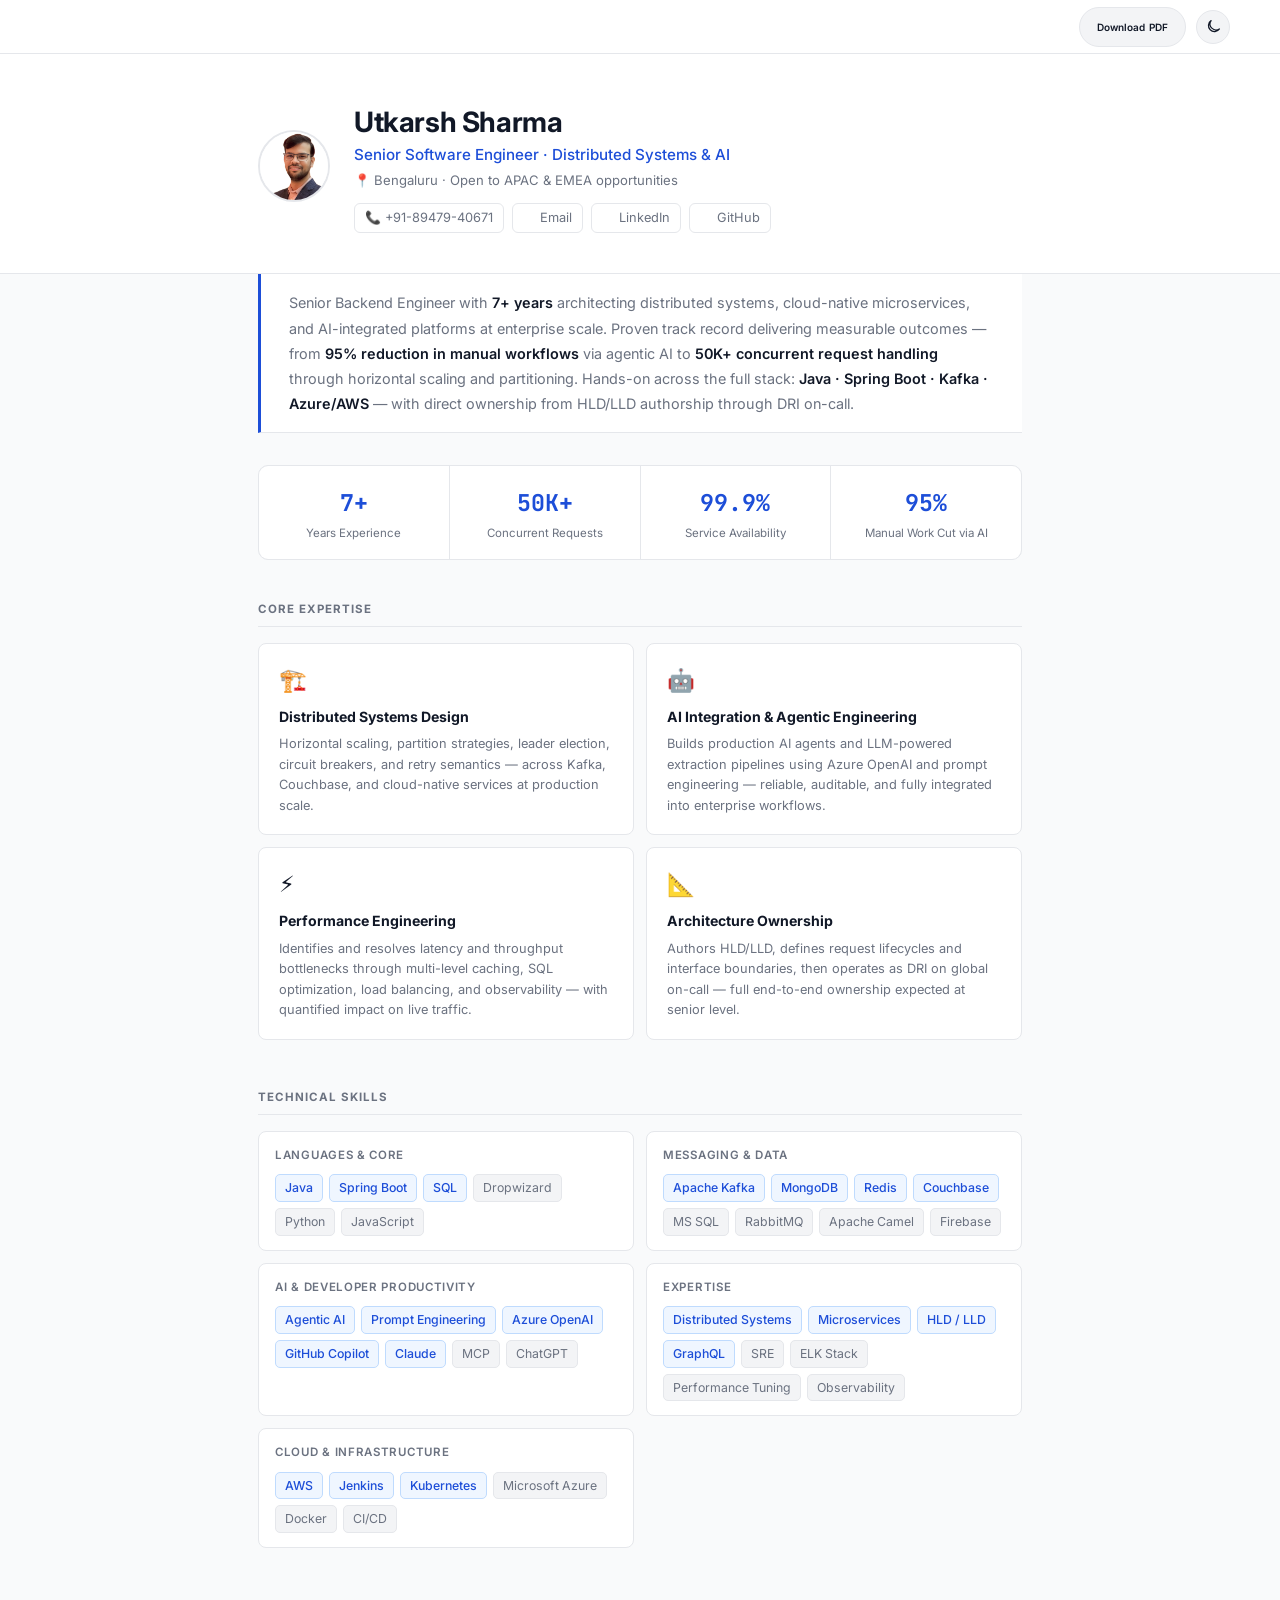
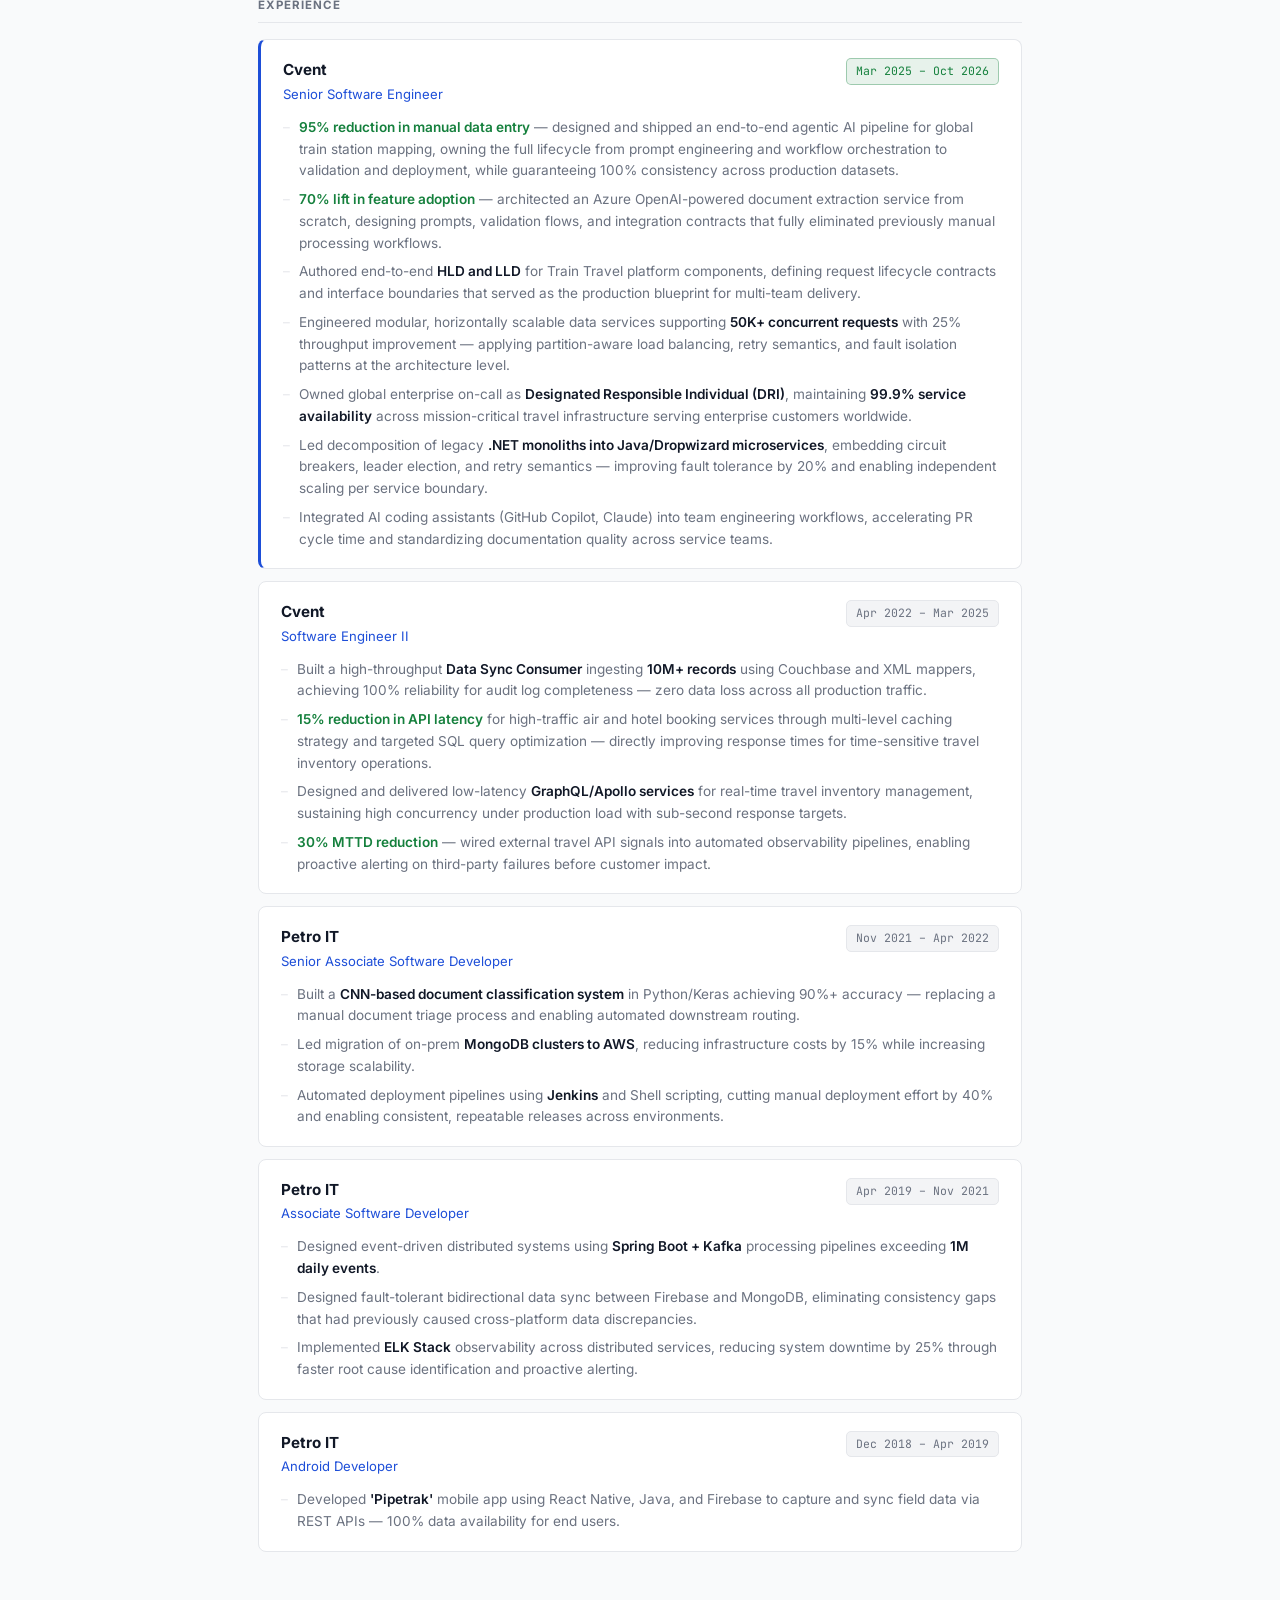
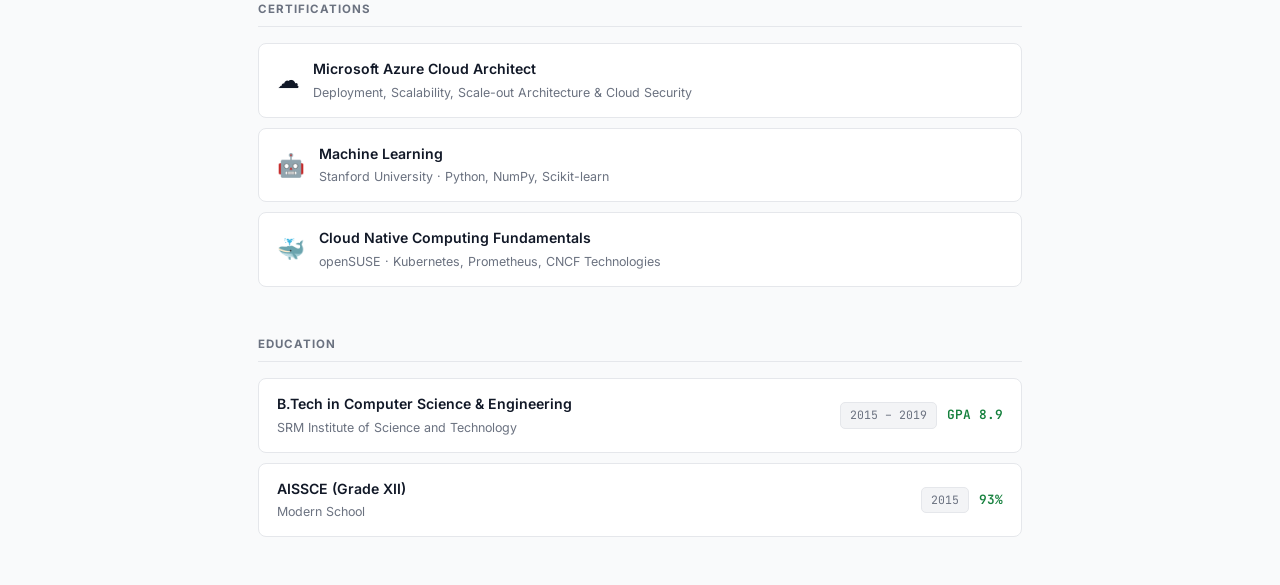
==== v1/index.html @ bcd24095 "Add files via upload" ====
<!DOCTYPE html>
<html lang="en">
<head>
  <meta charset="UTF-8" />
  <meta name="viewport" content="width=device-width, initial-scale=1.0" />
  <title>Utkarsh Sharma — Senior Software Engineer</title>
  <link rel="preconnect" href="https://fonts.googleapis.com" />
  <link rel="preconnect" href="https://fonts.gstatic.com" crossorigin />
  <link href="https://fonts.googleapis.com/css2?family=Inter:wght@300;400;500;600;700&family=JetBrains+Mono:wght@400;500&display=swap" rel="stylesheet" />
  <link rel="stylesheet" href="style.css?v=6" />
  <link rel="icon" type="image/svg+xml" href="../favicon.svg">
</head>
<body class="light">

  <a class="skip-link" href="#main">Skip to main content</a>

  <a class="skip-link" href="#main">Skip to main content</a>

  <div class="portfolio-toolbar">
    <div class="portfolio-header-actions">
      <nav class="version-switcher" aria-label="Portfolio links">
        <a class="version-option" href="index.html" aria-current="page">V1</a>
        <a class="version-option" href="../v2/index.html">V2</a>
        <a class="version-download" href="../Utkarsh_Sharma_Portfolio.pdf" download>Download PDF</a>
      </nav>
      <button class="theme-toggle" id="themeToggle" type="button" title="Toggle light and dark theme" aria-label="Toggle color theme" aria-pressed="false">
        <svg class="icon-moon" viewBox="0 0 24 24" aria-hidden="true" focusable="false"><path d="M20.4 15.4A8.5 8.5 0 0 1 8.6 3.6 8.5 8.5 0 1 0 20.4 15.4Z"/></svg>
        <svg class="icon-sun" viewBox="0 0 24 24" aria-hidden="true" focusable="false"><circle cx="12" cy="12" r="4"/><path d="M12 2v2m0 16v2M4.93 4.93l1.42 1.42m11.3 11.3 1.42 1.42M2 12h2m16 0h2M4.93 19.07l-1.42-1.42m11.3-11.3 1.42-1.42"/></svg>
      </button>
    </div>
  </div>

  <!-- Hero -->
  <header class="hero">
    <div class="container">
      <div class="hero-inner">
        <div class="avatar-wrap">
          <img class="avatar" src="../profile.png" alt="Utkarsh Sharma" />
        </div>
        <div class="hero-text">
          <h1>Utkarsh Sharma</h1>
          <p class="title">Senior Software Engineer · Distributed Systems &amp; AI</p>
          <p class="location">📍 Bengaluru · Open to APAC &amp; EMEA opportunities</p>
          <div class="contact-links">
            <a href="tel:+918947940671">📞 +91-89479-40671</a>
            <a href="mailto:utkarsh.sharma26@hotmail.com">
              <img src="https://www.google.com/s2/favicons?domain=outlook.com&sz=16" alt="" width="13" height="13" class="contact-icon" />Email
            </a>
            <a href="https://www.linkedin.com/in/utkarshsharma26" target="_blank" rel="noopener noreferrer" rel="noopener noreferrer">
              <img src="https://www.linkedin.com/favicon.ico" alt="" width="13" height="13" class="contact-icon" />LinkedIn
            </a>
            <a href="https://github.com/utkarshsharma26" target="_blank" rel="noopener noreferrer" rel="noopener noreferrer">
              <img src="https://github.com/favicon.ico" alt="" width="13" height="13" class="contact-icon" />GitHub
            </a>
          </div>
        </div>
      </div>
    </div>
  </header>

  <main class="container" id="main">

    <!-- Summary -->
    <div class="summary">
      Senior Backend Engineer with <strong>7+ years</strong> architecting distributed systems, cloud-native microservices, and AI-integrated platforms at enterprise scale. Proven track record delivering measurable outcomes — from <strong>95% reduction in manual workflows</strong> via agentic AI to <strong>50K+ concurrent request handling</strong> through horizontal scaling and partitioning. Hands-on across the full stack: <strong>Java · Spring Boot · Kafka · Azure/AWS</strong> — with direct ownership from HLD/LLD authorship through DRI on-call.
    </div>

    <!-- Stats -->
    <section class="stats-bar">
      <div class="stat">
        <span class="stat-num">7+</span>
        <span class="stat-label">Years Experience</span>
      </div>
      <div class="stat">
        <span class="stat-num">50K+</span>
        <span class="stat-label">Concurrent Requests</span>
      </div>
      <div class="stat">
        <span class="stat-num">99.9%</span>
        <span class="stat-label">Service Availability</span>
      </div>
      <div class="stat">
        <span class="stat-num">95%</span>
        <span class="stat-label">Manual Work Cut via AI</span>
      </div>
    </section>

    <!-- Core Expertise Pillars -->
    <section class="section">
      <h2 class="section-title">Core Expertise</h2>
      <div class="pillars">
        <div class="pillar">
          <div class="pillar-icon">🏗️</div>
          <h3>Distributed Systems Design</h3>
          <p>Horizontal scaling, partition strategies, leader election, circuit breakers, and retry semantics — across Kafka, Couchbase, and cloud-native services at production scale.</p>
        </div>
        <div class="pillar">
          <div class="pillar-icon">🤖</div>
          <h3>AI Integration &amp; Agentic Engineering</h3>
          <p>Builds production AI agents and LLM-powered extraction pipelines using Azure OpenAI and prompt engineering — reliable, auditable, and fully integrated into enterprise workflows.</p>
        </div>
        <div class="pillar">
          <div class="pillar-icon">⚡</div>
          <h3>Performance Engineering</h3>
          <p>Identifies and resolves latency and throughput bottlenecks through multi-level caching, SQL optimization, load balancing, and observability — with quantified impact on live traffic.</p>
        </div>
        <div class="pillar">
          <div class="pillar-icon">📐</div>
          <h3>Architecture Ownership</h3>
          <p>Authors HLD/LLD, defines request lifecycles and interface boundaries, then operates as DRI on global on-call — full end-to-end ownership expected at senior level.</p>
        </div>
      </div>
    </section>

    <!-- Skills -->
    <section class="section">
      <h2 class="section-title">Technical Skills</h2>
      <div class="skills-grid">

        <div class="skill-group">
          <h3>Languages &amp; Core</h3>
          <div class="tags">
            <span class="tag star">Java</span>
            <span class="tag star">Spring Boot</span>
            <span class="tag star">SQL</span>
            <span class="tag">Dropwizard</span>
            <span class="tag">Python</span>
            <span class="tag">JavaScript</span>
          </div>
        </div>

        <div class="skill-group">
          <h3>Messaging &amp; Data</h3>
          <div class="tags">
            <span class="tag star">Apache Kafka</span>
            <span class="tag star">MongoDB</span>
            <span class="tag star">Redis</span>
            <span class="tag star">Couchbase</span>
            <span class="tag">MS SQL</span>
            <span class="tag">RabbitMQ</span>
            <span class="tag">Apache Camel</span>
            <span class="tag">Firebase</span>
          </div>
        </div>

        <div class="skill-group">
          <h3>AI &amp; Developer Productivity</h3>
          <div class="tags">
            <span class="tag star">Agentic AI</span>
            <span class="tag star">Prompt Engineering</span>
            <span class="tag star">Azure OpenAI</span>
            <span class="tag star">GitHub Copilot</span>
            <span class="tag star">Claude</span>
            <span class="tag">MCP</span>
            <span class="tag">ChatGPT</span>
          </div>
        </div>

        <div class="skill-group">
          <h3>Expertise</h3>
          <div class="tags">
            <span class="tag star">Distributed Systems</span>
            <span class="tag star">Microservices</span>
            <span class="tag star">HLD / LLD</span>
            <span class="tag star">GraphQL</span>
            <span class="tag">SRE</span>
            <span class="tag">ELK Stack</span>
            <span class="tag">Performance Tuning</span>
            <span class="tag">Observability</span>
          </div>
        </div>

        <div class="skill-group">
          <h3>Cloud &amp; Infrastructure</h3>
          <div class="tags">
            <span class="tag star">AWS</span>
            <span class="tag star">Jenkins</span>
            <span class="tag star">Kubernetes</span>
            <span class="tag">Microsoft Azure</span>
            <span class="tag">Docker</span>
            <span class="tag">CI/CD</span>
          </div>
        </div>

      </div>
    </section>

    <!-- Experience -->
    <section class="section">
      <h2 class="section-title">Experience</h2>
      <div class="timeline">

        <!-- Cvent SSE -->
        <div class="timeline-item">
          <div class="timeline-header">
            <div>
              <h3 class="company">Cvent</h3>
              <p class="role">Senior Software Engineer</p>
            </div>
            <span class="badge badge-green">Mar 2025 – Oct 2026</span>
          </div>
          <ul class="achievements">
            <li>
              <span class="highlight">95% reduction in manual data entry</span> — designed and shipped an end-to-end agentic AI pipeline for global train station mapping, owning the full lifecycle from prompt engineering and workflow orchestration to validation and deployment, while guaranteeing 100% consistency across production datasets.
            </li>
            <li>
              <span class="highlight">70% lift in feature adoption</span> — architected an Azure OpenAI-powered document extraction service from scratch, designing prompts, validation flows, and integration contracts that fully eliminated previously manual processing workflows.
            </li>
            <li>
              Authored end-to-end <strong>HLD and LLD</strong> for Train Travel platform components, defining request lifecycle contracts and interface boundaries that served as the production blueprint for multi-team delivery.
            </li>
            <li>
              Engineered modular, horizontally scalable data services supporting <strong>50K+ concurrent requests</strong> with 25% throughput improvement — applying partition-aware load balancing, retry semantics, and fault isolation patterns at the architecture level.
            </li>
            <li>
              Owned global enterprise on-call as <strong>Designated Responsible Individual (DRI)</strong>, maintaining <strong>99.9% service availability</strong> across mission-critical travel infrastructure serving enterprise customers worldwide.
            </li>
            <li>
              Led decomposition of legacy <strong>.NET monoliths into Java/Dropwizard microservices</strong>, embedding circuit breakers, leader election, and retry semantics — improving fault tolerance by 20% and enabling independent scaling per service boundary.
            </li>
            <li>
              Integrated AI coding assistants (GitHub Copilot, Claude) into team engineering workflows, accelerating PR cycle time and standardizing documentation quality across service teams.
            </li>
          </ul>
        </div>

        <!-- Cvent SWE II -->
        <div class="timeline-item">
          <div class="timeline-header">
            <div>
              <h3 class="company">Cvent</h3>
              <p class="role">Software Engineer II</p>
            </div>
            <span class="badge">Apr 2022 – Mar 2025</span>
          </div>
          <ul class="achievements">
            <li>
              Built a high-throughput <strong>Data Sync Consumer</strong> ingesting <strong>10M+ records</strong> using Couchbase and XML mappers, achieving 100% reliability for audit log completeness — zero data loss across all production traffic.
            </li>
            <li>
              <span class="highlight">15% reduction in API latency</span> for high-traffic air and hotel booking services through multi-level caching strategy and targeted SQL query optimization — directly improving response times for time-sensitive travel inventory operations.
            </li>
            <li>
              Designed and delivered low-latency <strong>GraphQL/Apollo services</strong> for real-time travel inventory management, sustaining high concurrency under production load with sub-second response targets.
            </li>
            <li>
              <span class="highlight">30% MTTD reduction</span> — wired external travel API signals into automated observability pipelines, enabling proactive alerting on third-party failures before customer impact.
            </li>
          </ul>
        </div>

        <!-- Petro IT Senior -->
        <div class="timeline-item">
          <div class="timeline-header">
            <div>
              <h3 class="company">Petro IT</h3>
              <p class="role">Senior Associate Software Developer</p>
            </div>
            <span class="badge">Nov 2021 – Apr 2022</span>
          </div>
          <ul class="achievements">
            <li>
              Built a <strong>CNN-based document classification system</strong> in Python/Keras achieving 90%+ accuracy — replacing a manual document triage process and enabling automated downstream routing.
            </li>
            <li>
              Led migration of on-prem <strong>MongoDB clusters to AWS</strong>, reducing infrastructure costs by 15% while increasing storage scalability.
            </li>
            <li>
              Automated deployment pipelines using <strong>Jenkins</strong> and Shell scripting, cutting manual deployment effort by 40% and enabling consistent, repeatable releases across environments.
            </li>
          </ul>
        </div>

        <!-- Petro IT Associate -->
        <div class="timeline-item">
          <div class="timeline-header">
            <div>
              <h3 class="company">Petro IT</h3>
              <p class="role">Associate Software Developer</p>
            </div>
            <span class="badge">Apr 2019 – Nov 2021</span>
          </div>
          <ul class="achievements">
            <li>
              Designed event-driven distributed systems using <strong>Spring Boot + Kafka</strong> processing pipelines exceeding <strong>1M daily events</strong>.
            </li>
            <li>
              Designed fault-tolerant bidirectional data sync between Firebase and MongoDB, eliminating consistency gaps that had previously caused cross-platform data discrepancies.
            </li>
            <li>
              Implemented <strong>ELK Stack</strong> observability across distributed services, reducing system downtime by 25% through faster root cause identification and proactive alerting.
            </li>
          </ul>
        </div>

        <!-- Petro IT Android -->
        <div class="timeline-item">
          <div class="timeline-header">
            <div>
              <h3 class="company">Petro IT</h3>
              <p class="role">Android Developer</p>
            </div>
            <span class="badge">Dec 2018 – Apr 2019</span>
          </div>
          <ul class="achievements">
            <li>
              Developed <strong>'Pipetrak'</strong> mobile app using React Native, Java, and Firebase to capture and sync field data via REST APIs — 100% data availability for end users.
            </li>
          </ul>
        </div>

      </div>
    </section>

    <!-- Certifications -->
    <section class="section">
      <h2 class="section-title">Certifications</h2>
      <div class="cert-grid">
        <div class="cert-card">
          <div class="cert-icon">☁️</div>
          <div>
            <h3>Microsoft Azure Cloud Architect</h3>
            <p>Deployment, Scalability, Scale-out Architecture &amp; Cloud Security</p>
          </div>
        </div>
        <div class="cert-card">
          <div class="cert-icon">🤖</div>
          <div>
            <h3>Machine Learning</h3>
            <p>Stanford University · Python, NumPy, Scikit-learn</p>
          </div>
        </div>
        <div class="cert-card">
          <div class="cert-icon">🐳</div>
          <div>
            <h3>Cloud Native Computing Fundamentals</h3>
            <p>openSUSE · Kubernetes, Prometheus, CNCF Technologies</p>
          </div>
        </div>
      </div>
    </section>

    <!-- Education -->
    <section class="section">
      <h2 class="section-title">Education</h2>
      <div class="edu-grid">
        <div class="edu-card">
          <div class="edu-info">
            <h3>B.Tech in Computer Science &amp; Engineering</h3>
            <p>SRM Institute of Science and Technology</p>
          </div>
          <div class="edu-meta">
            <span class="badge">2015 – 2019</span>
            <span class="gpa">GPA 8.9</span>
          </div>
        </div>
        <div class="edu-card">
          <div class="edu-info">
            <h3>AISSCE (Grade XII)</h3>
            <p>Modern School</p>
          </div>
          <div class="edu-meta">
            <span class="badge">2015</span>
            <span class="gpa">93%</span>
          </div>
        </div>
      </div>
    </section>

  </main>

<script>
    const btn = document.getElementById('themeToggle');
    const saved = localStorage.getItem('theme');
    if (saved) document.body.className = saved;
    btn.setAttribute('aria-pressed', document.body.classList.contains('dark') ? 'true' : 'false');
    btn.addEventListener('click', () => {
      const next = document.body.classList.contains('light') ? 'dark' : 'light';
      document.body.className = next;
      localStorage.setItem('theme', next);
      btn.setAttribute('aria-pressed', next === 'dark' ? 'true' : 'false');
    });
  </script>
</body>
</html>
---- v1/style.css ----
*, *::before, *::after { box-sizing: border-box; margin: 0; padding: 0; }

/* ── Light theme (default) ── */
:root,
body.light {
  --bg: #f9fafb;
  --surface: #ffffff;
  --surface2: #f3f4f6;
  --border: #e5e7eb;
  --text: #111827;
  --text-muted: #6b7280;
  --accent: #1d4ed8;
  --accent-green: #15803d;
  --ai-color: #7c3aed;
  --hero-bg: #ffffff;
  --summary-border: #1d4ed8;
  --toggle-bg: #f3f4f6;
  --toggle-border: #e5e7eb;
  --star-bg: #eff6ff;
  --star-border: #bfdbfe;
  --star-text: #1d4ed8;
}

/* ── Dark theme ── */
body.dark {
  --bg: #0f1117;
  --surface: #1a1f2e;
  --surface2: #232838;
  --border: #2d3348;
  --text: #f1f5f9;
  --text-muted: #94a3b8;
  --accent: #60a5fa;
  --accent-green: #4ade80;
  --ai-color: #a78bfa;
  --hero-bg: #1a1f2e;
  --summary-border: #60a5fa;
  --toggle-bg: #232838;
  --toggle-border: #2d3348;
  --star-bg: #1e3a5f;
  --star-border: #2563eb;
  --star-text: #93c5fd;
}

html { scroll-behavior: smooth; }

body {
  font-family: 'Inter', system-ui, sans-serif;
  background: var(--bg);
  color: var(--text);
  line-height: 1.6;
  font-size: 15px;
  transition: background 0.2s, color 0.2s;
}

/* ── Theme toggle ── */
.theme-toggle {
  position: fixed;
  top: 18px; right: 24px;
  z-index: 100;
  background: var(--toggle-bg);
  border: 1px solid var(--toggle-border);
  border-radius: 8px;
  padding: 6px 12px;
  cursor: pointer;
  font-size: 0.85rem;
  color: var(--text-muted);
  display: flex;
  align-items: center;
  gap: 5px;
  transition: background 0.2s, border-color 0.2s;
}
.theme-toggle:hover { border-color: var(--accent); color: var(--accent); }

body.light .icon-sun  { display: none; }
body.light .icon-moon { display: inline; }
body.dark  .icon-moon { display: none; }
body.dark  .icon-sun  { display: inline; }

/* ── Layout ── */
.container {
  max-width: 820px;
  margin: 0 auto;
  padding: 0 28px;
}

/* ── Hero ── */
.hero {
  background: var(--hero-bg);
  border-bottom: 1px solid var(--border);
  padding: 52px 0 40px;
  transition: background 0.2s;
}

.hero-inner {
  display: flex;
  align-items: center;
  gap: 24px;
}

.avatar-wrap { position: relative; flex-shrink: 0; }

.avatar {
  width: 72px; height: 72px;
  border-radius: 50%;
  object-fit: cover;
  border: 2px solid var(--border);
}


.hero-text h1 {
  font-size: 1.75rem;
  font-weight: 700;
  letter-spacing: -0.4px;
  line-height: 1.2;
  color: var(--text);
}

.hero-text .title {
  color: var(--accent);
  font-size: 0.95rem;
  font-weight: 500;
  margin-top: 3px;
}

.hero-text .location {
  color: var(--text-muted);
  font-size: 0.82rem;
  margin-top: 3px;
}

.contact-links {
  display: flex;
  flex-wrap: wrap;
  gap: 8px;
  margin-top: 12px;
}

.contact-links a {
  color: var(--text-muted);
  text-decoration: none;
  font-size: 0.8rem;
  padding: 4px 10px;
  border: 1px solid var(--border);
  border-radius: 6px;
  transition: color 0.15s, border-color 0.15s;
}
.contact-links a:hover { color: var(--accent); border-color: var(--accent); }

.contact-icon {
  vertical-align: middle;
  margin-right: 4px;
  position: relative;
  top: -1px;
}

/* ── Summary — aligned with main content ── */
.summary {
  margin: 0 auto;
  max-width: 820px;
  padding: 16px 28px;
  font-size: 0.9rem;
  color: var(--text-muted);
  line-height: 1.75;
  border-left: 3px solid var(--summary-border);
  background: var(--surface);
  border-bottom: 1px solid var(--border);
}
.summary strong { color: var(--text); font-weight: 600; }

/* ── Stats bar ── */
.stats-bar {
  display: grid;
  grid-template-columns: repeat(4, 1fr);
  border: 1px solid var(--border);
  border-radius: 10px;
  overflow: hidden;
  margin: 32px 0 40px;
  background: var(--border);
  gap: 1px;
}

.stat {
  background: var(--surface);
  padding: 18px 16px;
  text-align: center;
}

.stat-num {
  display: block;
  font-size: 1.45rem;
  font-weight: 700;
  color: var(--accent);
  font-family: 'JetBrains Mono', monospace;
}

.stat-label {
  display: block;
  font-size: 0.72rem;
  color: var(--text-muted);
  margin-top: 3px;
  line-height: 1.4;
}

/* ── Section ── */
.section { margin-bottom: 48px; }

.section-title {
  font-size: 0.72rem;
  font-weight: 700;
  letter-spacing: 1px;
  text-transform: uppercase;
  color: var(--text-muted);
  margin-bottom: 16px;
  padding-bottom: 8px;
  border-bottom: 1px solid var(--border);
}

/* ── Core Expertise Pillars ── */
.pillars {
  display: grid;
  grid-template-columns: 1fr 1fr;
  gap: 12px;
}

.pillar {
  background: var(--surface);
  border: 1px solid var(--border);
  border-radius: 8px;
  padding: 18px 20px;
}

.pillar-icon {
  font-size: 1.4rem;
  margin-bottom: 8px;
}

.pillar h3 {
  font-size: 0.88rem;
  font-weight: 700;
  color: var(--text);
  margin-bottom: 6px;
}

.pillar p {
  font-size: 0.8rem;
  color: var(--text-muted);
  line-height: 1.6;
}

/* ── Skills ── */
.skills-grid {
  display: grid;
  grid-template-columns: 1fr 1fr;
  gap: 12px;
}

.skill-group {
  background: var(--surface);
  border: 1px solid var(--border);
  border-radius: 8px;
  padding: 14px 16px;
}

.skill-group h3 {
  font-size: 0.72rem;
  font-weight: 600;
  text-transform: uppercase;
  letter-spacing: 0.7px;
  color: var(--text-muted);
  margin-bottom: 10px;
}

.tags { display: flex; flex-wrap: wrap; gap: 6px; }

.tag {
  font-size: 0.77rem;
  padding: 3px 9px;
  border-radius: 5px;
  background: var(--surface2);
  border: 1px solid var(--border);
  color: var(--text-muted);
}

/* Highlighted / key skills */
.tag.star {
  background: var(--star-bg);
  border-color: var(--star-border);
  color: var(--star-text);
  font-weight: 500;
}

/* ── Timeline ── */
.timeline { display: flex; flex-direction: column; gap: 12px; }

.timeline-item {
  background: var(--surface);
  border: 1px solid var(--border);
  border-radius: 8px;
  padding: 18px 22px;
  position: relative;
}

.timeline-item:first-child {
  border-left: 3px solid var(--accent);
}

.timeline-header {
  display: flex;
  justify-content: space-between;
  align-items: flex-start;
  margin-bottom: 12px;
  flex-wrap: wrap;
  gap: 6px;
}

.company {
  font-size: 0.95rem;
  font-weight: 700;
  color: var(--text);
}

.role {
  font-size: 0.82rem;
  color: var(--accent);
  margin-top: 1px;
}

.badge {
  font-size: 0.72rem;
  padding: 3px 9px;
  border-radius: 5px;
  background: var(--surface2);
  border: 1px solid var(--border);
  color: var(--text-muted);
  white-space: nowrap;
  font-family: 'JetBrains Mono', monospace;
}

.badge.badge-green {
  background: color-mix(in srgb, var(--accent-green) 10%, transparent);
  border-color: color-mix(in srgb, var(--accent-green) 35%, transparent);
  color: var(--accent-green);
}

.achievements {
  list-style: none;
  display: flex;
  flex-direction: column;
  gap: 7px;
}

.achievements li {
  font-size: 0.85rem;
  color: var(--text-muted);
  padding-left: 16px;
  position: relative;
  line-height: 1.6;
}

.achievements li::before {
  content: '–';
  position: absolute;
  left: 0;
  color: var(--border);
}

.achievements li strong { color: var(--text); font-weight: 600; }

.highlight { color: var(--accent-green); font-weight: 600; }

/* ── Certifications ── */
.cert-grid { display: flex; flex-direction: column; gap: 10px; }

.cert-card {
  display: flex;
  align-items: center;
  gap: 14px;
  background: var(--surface);
  border: 1px solid var(--border);
  border-radius: 8px;
  padding: 14px 18px;
}

.cert-icon { font-size: 1.4rem; flex-shrink: 0; }

.cert-card h3 { font-size: 0.88rem; font-weight: 600; color: var(--text); }
.cert-card p  { font-size: 0.78rem; color: var(--text-muted); margin-top: 2px; }

/* ── Education ── */
.edu-grid { display: flex; flex-direction: column; gap: 10px; }

.edu-card {
  display: flex;
  align-items: center;
  justify-content: space-between;
  background: var(--surface);
  border: 1px solid var(--border);
  border-radius: 8px;
  padding: 14px 18px;
  flex-wrap: wrap;
  gap: 8px;
}

.edu-info h3 { font-size: 0.88rem; font-weight: 600; }
.edu-info p  { font-size: 0.78rem; color: var(--text-muted); margin-top: 2px; }

.edu-meta { display: flex; align-items: center; gap: 10px; }

.gpa {
  font-size: 0.8rem;
  font-weight: 600;
  color: var(--accent-green);
  font-family: 'JetBrains Mono', monospace;
}

/* ── Footer ── */
footer {
  border-top: 1px solid var(--border);
  padding: 20px 0;
  text-align: center;
  color: var(--text-muted);
  font-size: 0.78rem;
}
footer a { color: var(--accent); text-decoration: none; }
footer a:hover { text-decoration: underline; }

/* ── Responsive ── */
@media (max-width: 600px) {
  .theme-toggle { top: 12px; right: 14px; }
  .hero { padding: 36px 0 28px; }
  .hero-inner { flex-direction: column; align-items: flex-start; gap: 14px; }
  .hero-text h1 { font-size: 1.4rem; }
  .summary { padding: 14px 20px; }
  .stats-bar { grid-template-columns: repeat(2, 1fr); }
  .pillars { grid-template-columns: 1fr; }
  .skills-grid { grid-template-columns: 1fr; }
  .timeline-header { flex-direction: column; }
  .edu-card { flex-direction: column; align-items: flex-start; }
}

html{scroll-padding-top:60px}
.skip-link{position:absolute;left:-9999px;top:8px;z-index:200;padding:8px 12px;background:var(--surface);color:var(--text);border:1px solid var(--border);border-radius:4px;text-decoration:none}
.skip-link:focus{left:12px;outline:3px solid var(--accent);outline-offset:3px}
a:focus-visible,button:focus-visible{outline:3px solid var(--accent);outline-offset:3px}
.portfolio-toolbar{position:sticky;top:0;z-index:100;height:54px;display:flex;align-items:center;justify-content:flex-end;gap:16px;padding:5px max(22px,calc((100vw - 1180px)/2));background:var(--surface);border-bottom:1px solid var(--border)}
.portfolio-header-actions{display:flex;align-items:center;gap:10px}
nav.version-switcher{display:flex;align-items:center;flex:none;gap:3px;margin:0;padding:4px;border:1px solid var(--border);border-radius:999px;background:var(--surface2);white-space:nowrap}
nav.version-switcher a{display:inline-flex;align-items:center;justify-content:center;min-height:30px;padding:0 12px;border:1px solid transparent;border-radius:999px;font:600 10px Inter,'Segoe UI',Arial,sans-serif;letter-spacing:.01em;color:var(--text-muted);text-decoration:none;transition:background-color .16s ease,color .16s ease,border-color .16s ease}
nav.version-switcher a[aria-current=page]{background:var(--surface);color:var(--text);border-color:var(--border);box-shadow:0 1px 3px rgba(15,23,42,.14)}
nav.version-switcher a.version-download{margin:0;padding-inline:12px;color:var(--text)}
nav.version-switcher a:hover{background:var(--surface);color:var(--accent)}
nav.version-switcher a.version-option{display:none}
nav.version-switcher a:focus-visible,.portfolio-toolbar .theme-toggle:focus-visible{outline:3px solid var(--accent);outline-offset:3px}
.portfolio-toolbar .theme-toggle{position:static;display:grid;place-items:center;flex:none;width:34px;height:34px;margin:0;padding:0;border:1px solid var(--border);border-radius:50%;background:var(--surface2);color:var(--text);cursor:pointer;transform:none}
.portfolio-toolbar .theme-toggle:hover{background:var(--bg);border-color:var(--accent)}
.portfolio-toolbar .theme-toggle svg{width:17px;height:17px;fill:none;stroke:currentColor;stroke-width:1.7;stroke-linecap:round;stroke-linejoin:round}
body.light .portfolio-toolbar .icon-sun{display:none}
body.dark .portfolio-toolbar .icon-moon{display:none}
@media(max-width:650px){.portfolio-toolbar{height:auto;min-height:54px;flex-wrap:wrap;gap:5px 12px;padding:6px 16px}.portfolio-header-actions{flex:1 0 100%;justify-content:space-between}.portfolio-toolbar nav.version-switcher{gap:2px;padding:3px}.portfolio-toolbar nav.version-switcher a{min-height:28px;padding-inline:10px;font-size:9px}.portfolio-toolbar nav.version-switcher a.version-download{padding-inline:10px}.portfolio-toolbar .theme-toggle{width:30px;height:30px}.portfolio-toolbar .theme-toggle svg{width:16px;height:16px}}
@media(max-width:360px){.portfolio-toolbar nav.version-switcher a{padding-inline:7px}.portfolio-toolbar nav.version-switcher a.version-download{padding-inline:9px}}
@media(prefers-reduced-motion:reduce){html{scroll-behavior:auto}*,*::before,*::after{transition-duration:.01ms!important;animation-duration:.01ms!important}}

html{scroll-padding-top:60px}
.skip-link{position:absolute;left:-9999px;top:8px;z-index:200;padding:8px 12px;background:var(--surface);color:var(--text);border:1px solid var(--border);border-radius:4px;text-decoration:none}
.skip-link:focus{left:12px;outline:3px solid var(--accent);outline-offset:3px}
a:focus-visible,button:focus-visible{outline:3px solid var(--accent);outline-offset:3px}
.portfolio-toolbar{position:sticky;top:0;z-index:100;height:54px;display:flex;align-items:center;justify-content:flex-end;gap:16px;padding:5px max(22px,calc((100vw - 1180px)/2));background:var(--surface);border-bottom:1px solid var(--border)}
.portfolio-header-actions{display:flex;align-items:center;gap:10px}
nav.version-switcher{display:flex;align-items:center;flex:none;gap:3px;margin:0;padding:4px;border:1px solid var(--border);border-radius:999px;background:var(--surface2);white-space:nowrap}
nav.version-switcher a{display:inline-flex;align-items:center;justify-content:center;min-height:30px;padding:0 12px;border:1px solid transparent;border-radius:999px;font:600 10px Inter,'Segoe UI',Arial,sans-serif;letter-spacing:.01em;color:var(--text-muted);text-decoration:none;transition:background-color .16s ease,color .16s ease,border-color .16s ease}
nav.version-switcher a[aria-current=page]{background:var(--surface);color:var(--text);border-color:var(--border);box-shadow:0 1px 3px rgba(15,23,42,.14)}
nav.version-switcher a.version-download{margin:0;padding-inline:12px;color:var(--text)}
nav.version-switcher a:hover{background:var(--surface);color:var(--accent)}
nav.version-switcher a.version-option{display:none}
nav.version-switcher a:focus-visible,.portfolio-toolbar .theme-toggle:focus-visible{outline:3px solid var(--accent);outline-offset:3px}
.portfolio-toolbar .theme-toggle{position:static;display:grid;place-items:center;flex:none;width:34px;height:34px;margin:0;padding:0;border:1px solid var(--border);border-radius:50%;background:var(--surface2);color:var(--text);cursor:pointer;transform:none}
.portfolio-toolbar .theme-toggle:hover{background:var(--bg);border-color:var(--accent)}
.portfolio-toolbar .theme-toggle svg{width:17px;height:17px;fill:none;stroke:currentColor;stroke-width:1.7;stroke-linecap:round;stroke-linejoin:round}
body.light .portfolio-toolbar .icon-sun{display:none}
body.dark .portfolio-toolbar .icon-moon{display:none}
@media(max-width:650px){.portfolio-toolbar{height:auto;min-height:54px;flex-wrap:wrap;gap:5px 12px;padding:6px 16px}.portfolio-header-actions{flex:1 0 100%;justify-content:space-between}.portfolio-toolbar nav.version-switcher{gap:2px;padding:3px}.portfolio-toolbar nav.version-switcher a{min-height:28px;padding-inline:10px;font-size:9px}.portfolio-toolbar nav.version-switcher a.version-download{padding-inline:10px}.portfolio-toolbar .theme-toggle{width:30px;height:30px}.portfolio-toolbar .theme-toggle svg{width:16px;height:16px}}
@media(max-width:360px){.portfolio-toolbar nav.version-switcher a{padding-inline:7px}.portfolio-toolbar nav.version-switcher a.version-download{padding-inline:9px}}
@media(prefers-reduced-motion:reduce){html{scroll-behavior:auto}*,*::before,*::after{transition-duration:.01ms!important;animation-duration:.01ms!important}}
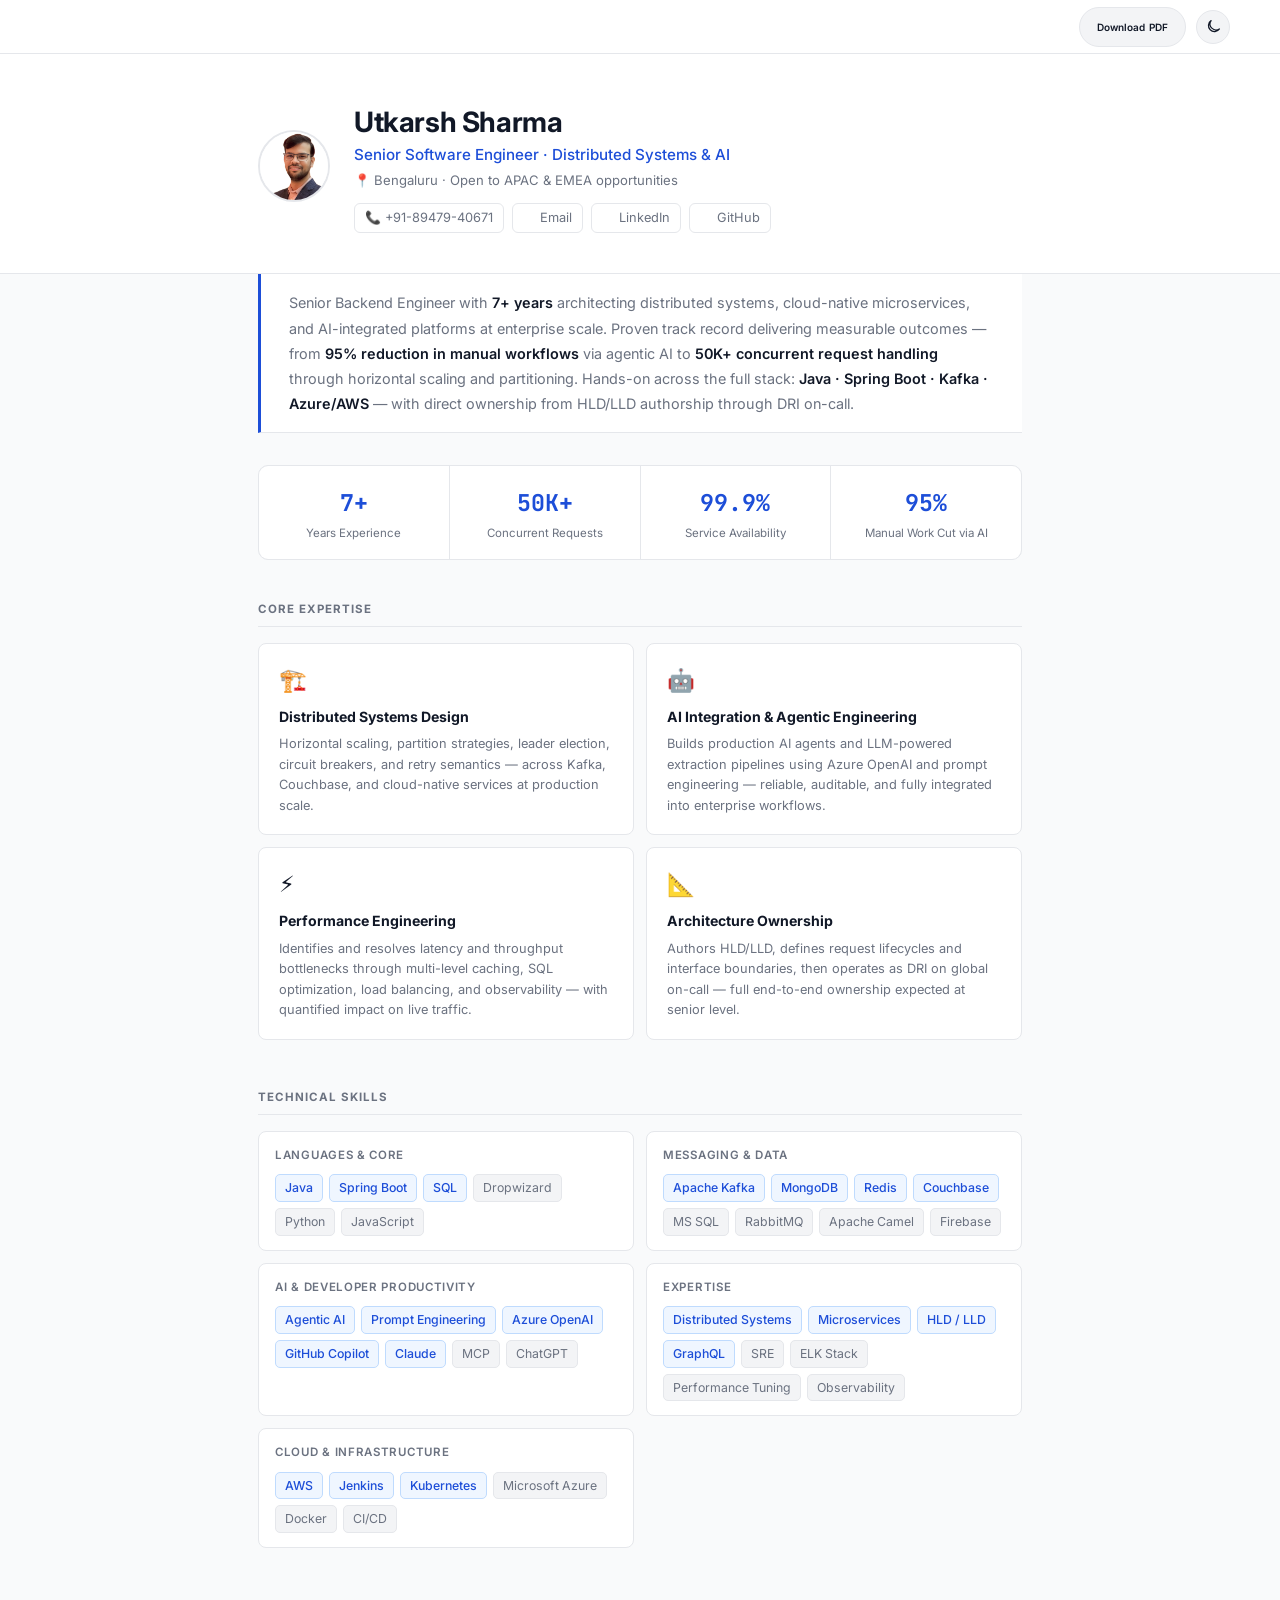
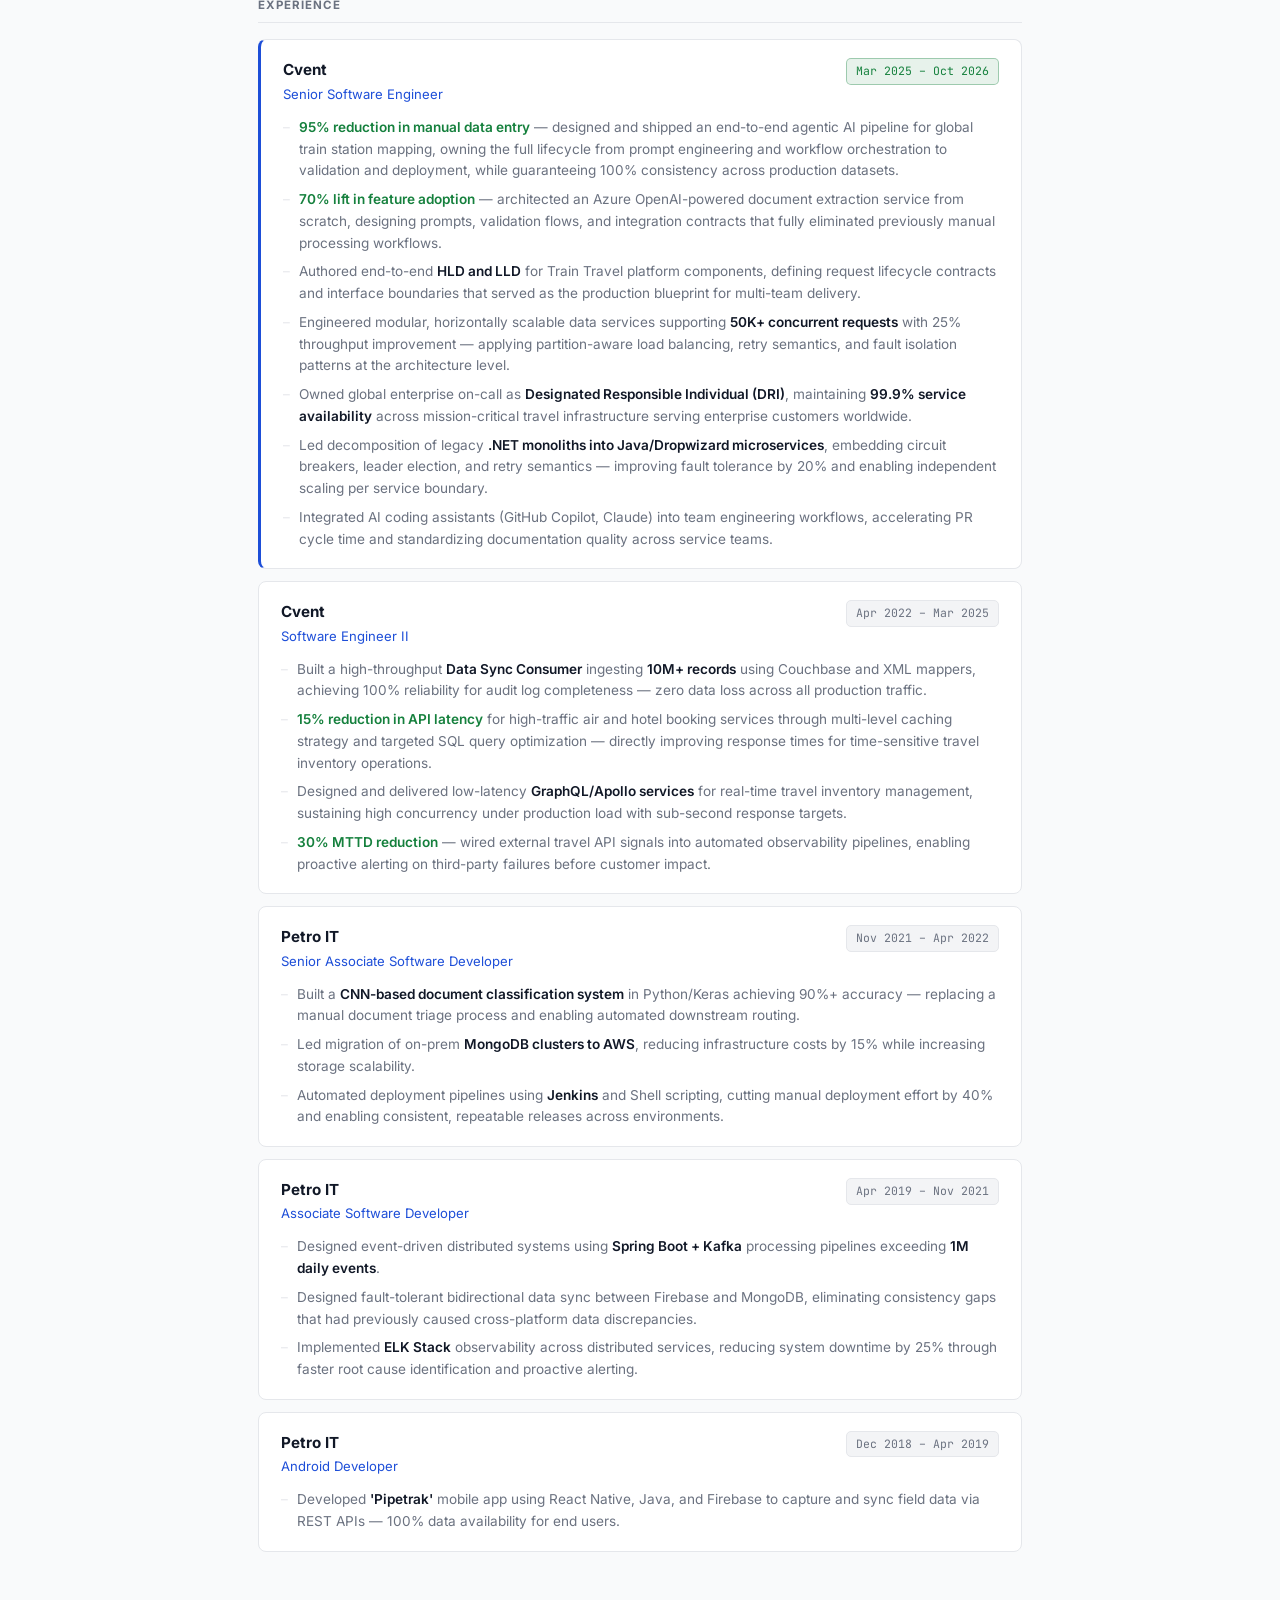
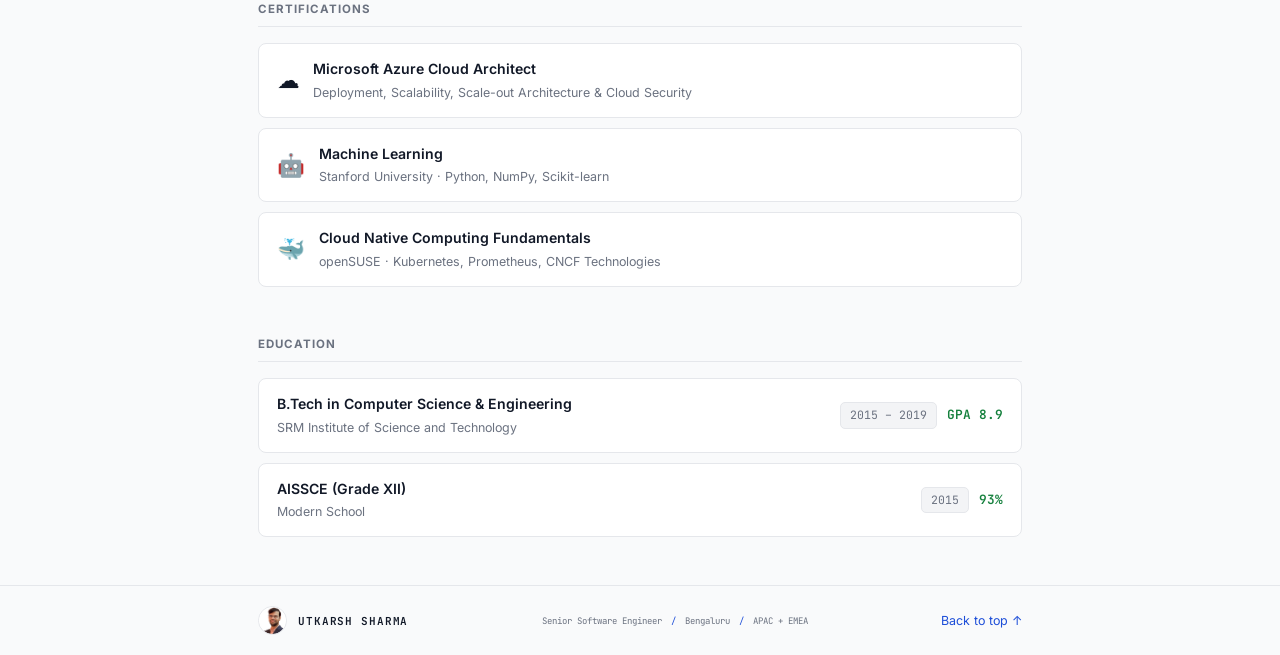
==== commit 1739ac50: "Add files via upload" ====
--- a/v1/index.html
+++ b/v1/index.html
@@ -21,6 +21,7 @@
       <nav class="version-switcher" aria-label="Portfolio links">
         <a class="version-option" href="index.html" aria-current="page">V1</a>
         <a class="version-option" href="../v2/index.html">V2</a>
+        <a class="version-option version-root" href="../index.html">Root</a>
         <a class="version-download" href="../Utkarsh_Sharma_Portfolio.pdf" download>Download PDF</a>
       </nav>
       <button class="theme-toggle" id="themeToggle" type="button" title="Toggle light and dark theme" aria-label="Toggle color theme" aria-pressed="false">
@@ -31,7 +32,7 @@
   </div>
 
   <!-- Hero -->
-  <header class="hero">
+  <header class="hero" id="top">
     <div class="container">
       <div class="hero-inner">
         <div class="avatar-wrap">
@@ -381,5 +382,12 @@
       btn.setAttribute('aria-pressed', next === 'dark' ? 'true' : 'false');
     });
   </script>
+  <footer class="portfolio-footer">
+    <div class="container footer-inner">
+      <a class="brand" href="#top"><span class="brand-mark"><img src="../profile.png" alt=""></span><span>UTKARSH SHARMA</span></a>
+      <span class="footer-meta">Senior Software Engineer <i>/</i> Bengaluru <i>/</i> APAC + EMEA</span>
+      <a href="#top">Back to top &#8593;</a>
+    </div>
+  </footer>
 </body>
 </html>
--- a/v1/style.css
+++ b/v1/style.css
@@ -476,8 +476,19 @@
 .portfolio-toolbar .theme-toggle{position:static;display:grid;place-items:center;flex:none;width:34px;height:34px;margin:0;padding:0;border:1px solid var(--border);border-radius:50%;background:var(--surface2);color:var(--text);cursor:pointer;transform:none}
 .portfolio-toolbar .theme-toggle:hover{background:var(--bg);border-color:var(--accent)}
 .portfolio-toolbar .theme-toggle svg{width:17px;height:17px;fill:none;stroke:currentColor;stroke-width:1.7;stroke-linecap:round;stroke-linejoin:round}
+.portfolio-footer{text-align:left}
+.footer-inner{display:flex;align-items:center;justify-content:space-between;gap:18px}
+.portfolio-footer a{color:var(--accent);text-decoration:none}
+.portfolio-footer a:hover{text-decoration:none}
+.portfolio-footer a:focus-visible{outline:3px solid var(--accent);outline-offset:3px}
+.portfolio-footer .brand{display:flex;align-items:center;gap:11px;color:var(--text);font:600 11px 'JetBrains Mono',monospace;letter-spacing:.08em;white-space:nowrap}
+.portfolio-footer .brand-mark{display:grid;place-items:center;flex:none;width:29px;height:29px;overflow:hidden;border:1px solid var(--border);border-radius:50%;background:var(--surface)}
+.portfolio-footer .brand-mark img{display:block;width:100%;height:100%;border-radius:inherit;object-fit:cover;object-position:center 30%}
+.portfolio-footer .brand>span:last-child{color:var(--text)}
+.portfolio-footer .footer-meta{color:var(--text-muted);font:9px 'JetBrains Mono',monospace}
+.portfolio-footer i{font-style:normal;padding:0 4px;color:var(--accent)}
 body.light .portfolio-toolbar .icon-sun{display:none}
 body.dark .portfolio-toolbar .icon-moon{display:none}
-@media(max-width:650px){.portfolio-toolbar{height:auto;min-height:54px;flex-wrap:wrap;gap:5px 12px;padding:6px 16px}.portfolio-header-actions{flex:1 0 100%;justify-content:space-between}.portfolio-toolbar nav.version-switcher{gap:2px;padding:3px}.portfolio-toolbar nav.version-switcher a{min-height:28px;padding-inline:10px;font-size:9px}.portfolio-toolbar nav.version-switcher a.version-download{padding-inline:10px}.portfolio-toolbar .theme-toggle{width:30px;height:30px}.portfolio-toolbar .theme-toggle svg{width:16px;height:16px}}
+@media(max-width:650px){.portfolio-toolbar{height:auto;min-height:54px;flex-wrap:wrap;gap:5px 12px;padding:6px 16px}.portfolio-header-actions{flex:1 0 100%;justify-content:space-between}.portfolio-toolbar nav.version-switcher{gap:2px;padding:3px}.portfolio-toolbar nav.version-switcher a{min-height:28px;padding-inline:10px;font-size:9px}.portfolio-toolbar nav.version-switcher a.version-download{padding-inline:10px}.portfolio-toolbar .theme-toggle{width:30px;height:30px}.portfolio-toolbar .theme-toggle svg{width:16px;height:16px}.footer-inner{flex-wrap:wrap;gap:8px 16px}.portfolio-footer .footer-meta{order:3;flex:1 0 100%}}
 @media(max-width:360px){.portfolio-toolbar nav.version-switcher a{padding-inline:7px}.portfolio-toolbar nav.version-switcher a.version-download{padding-inline:9px}}
 @media(prefers-reduced-motion:reduce){html{scroll-behavior:auto}*,*::before,*::after{transition-duration:.01ms!important;animation-duration:.01ms!important}}
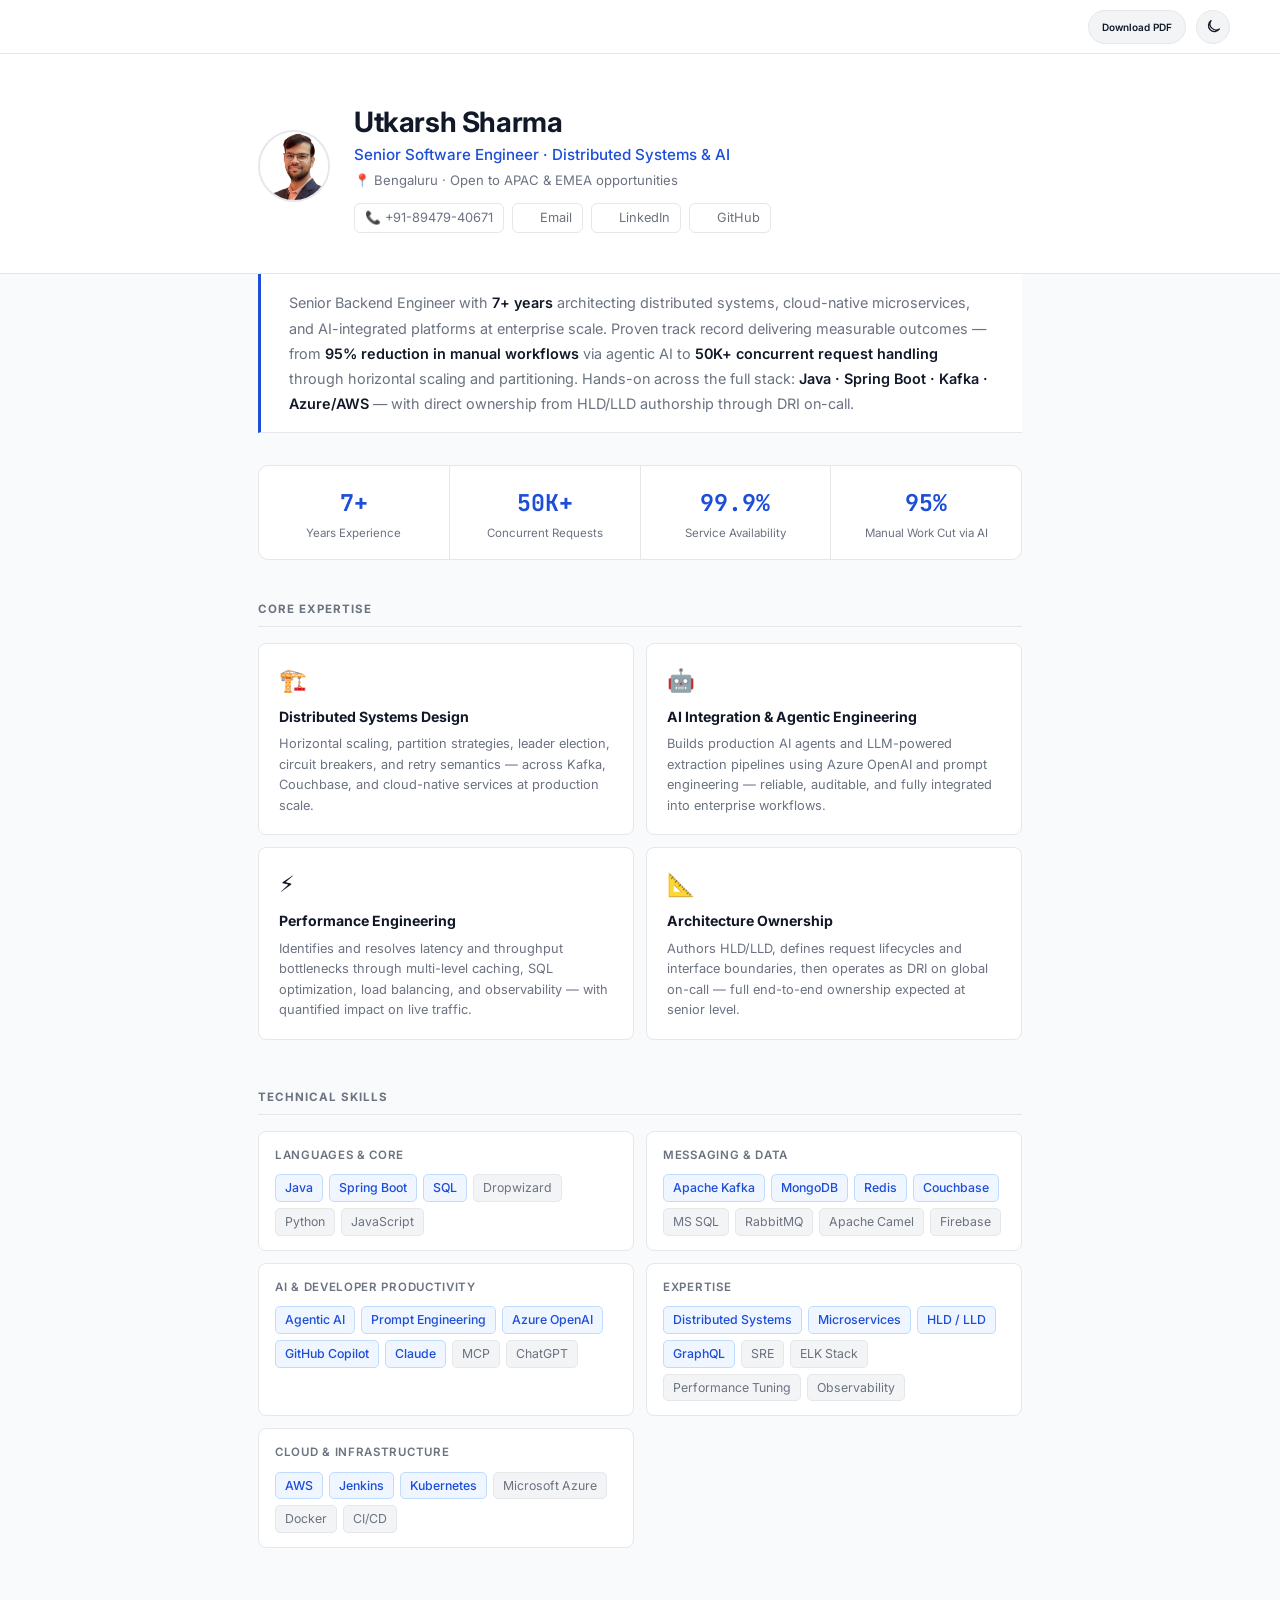
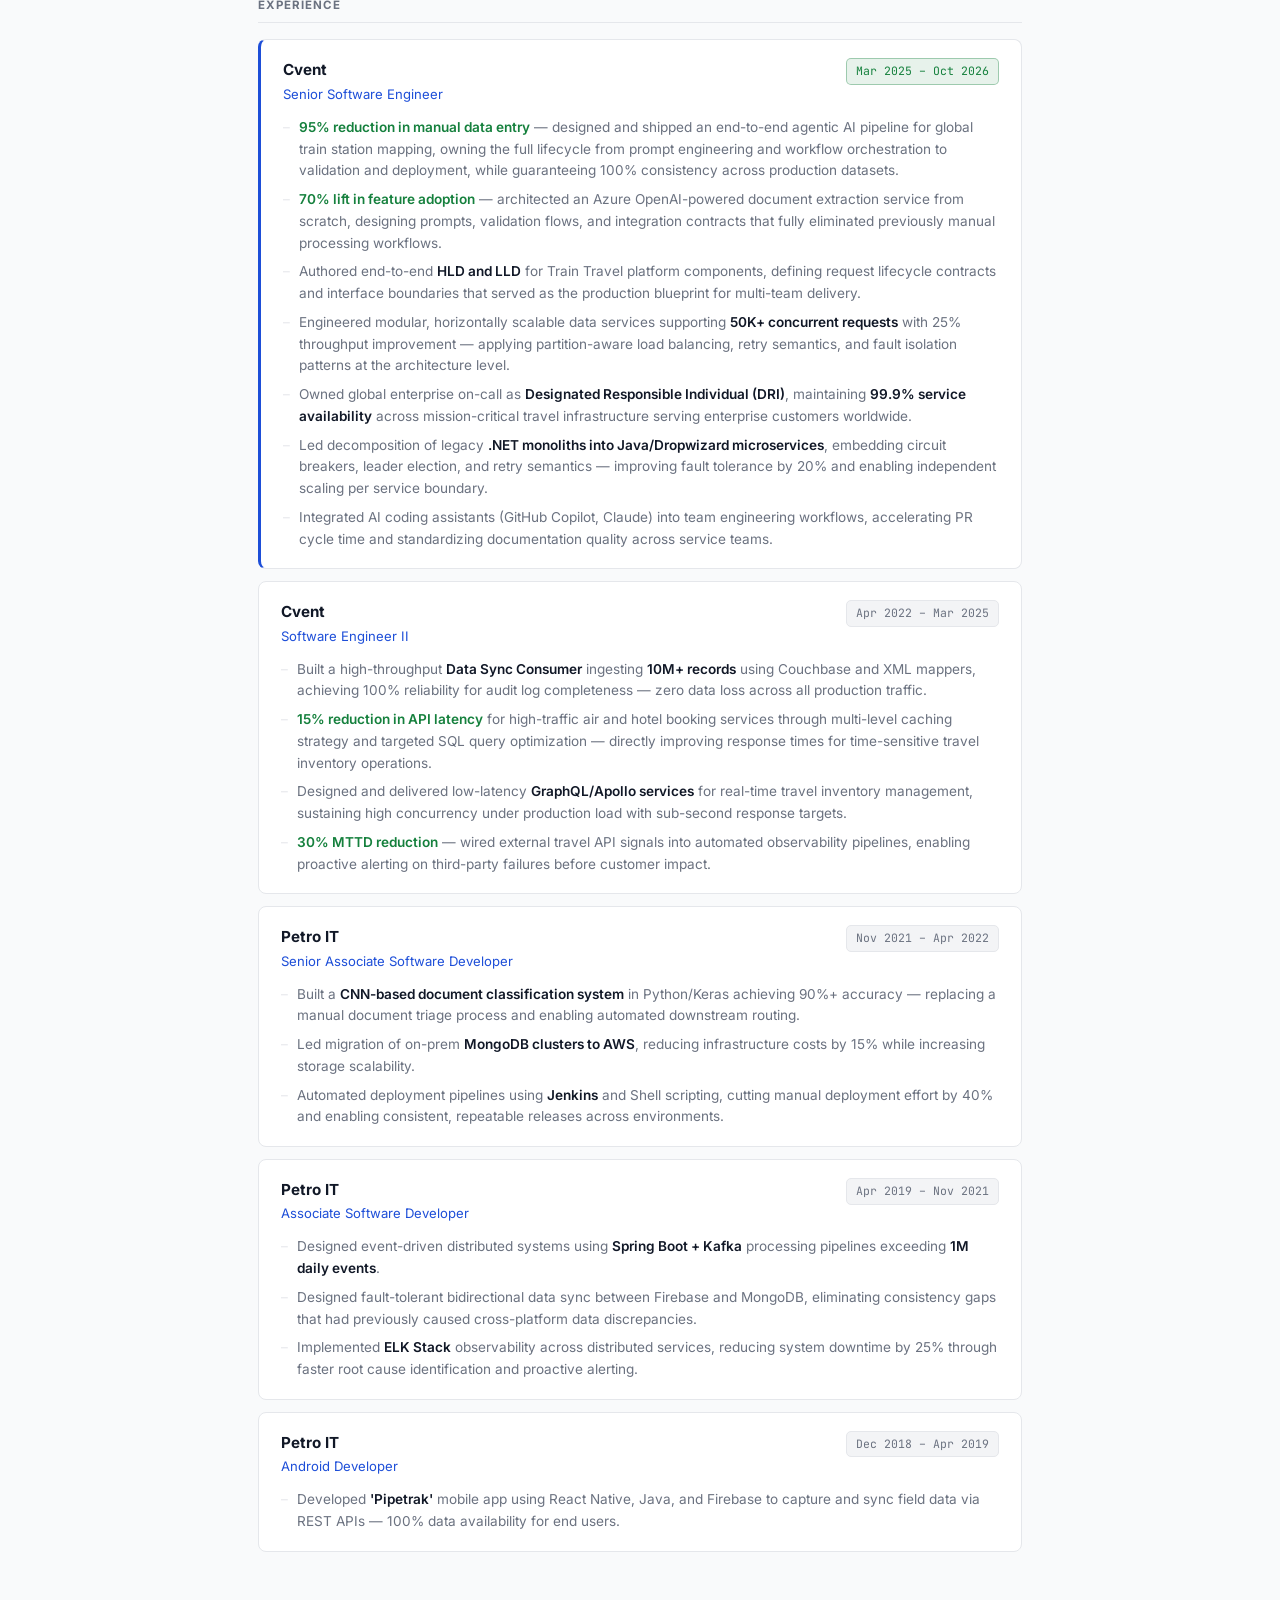
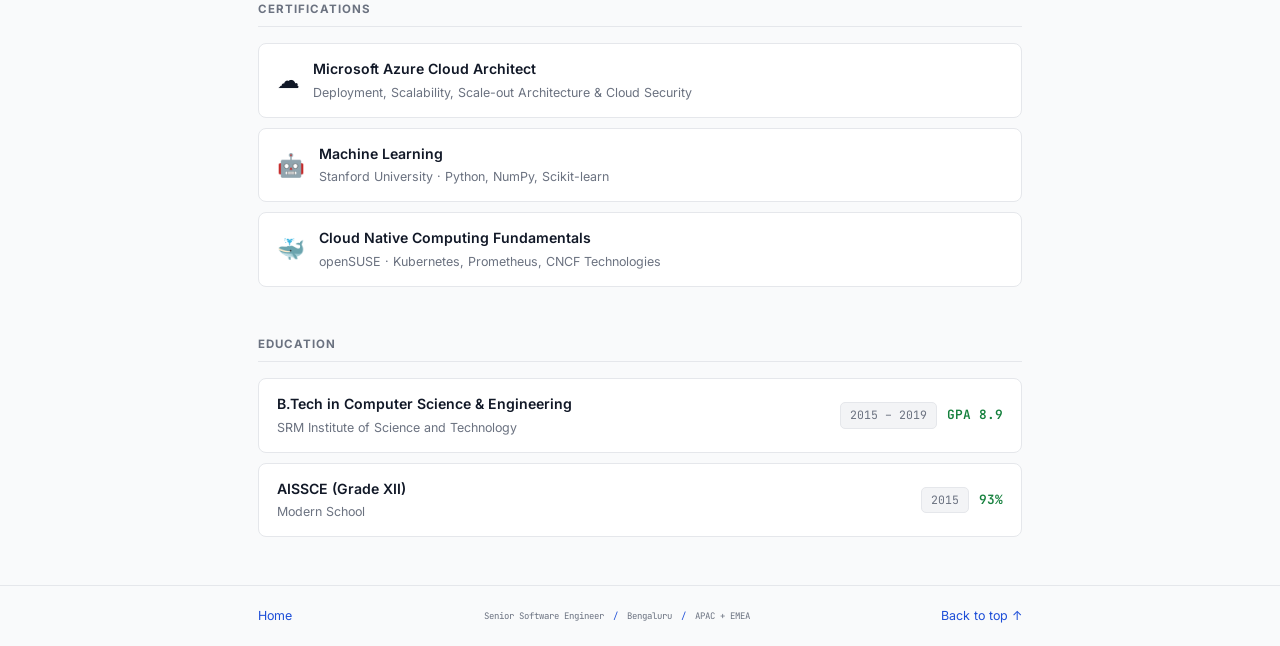
==== commit e537ac8b: "Add files via upload" ====
--- a/v1/index.html
+++ b/v1/index.html
@@ -14,16 +14,9 @@
 
   <a class="skip-link" href="#main">Skip to main content</a>
 
-  <a class="skip-link" href="#main">Skip to main content</a>
-
   <div class="portfolio-toolbar">
     <div class="portfolio-header-actions">
-      <nav class="version-switcher" aria-label="Portfolio links">
-        <a class="version-option" href="index.html" aria-current="page">V1</a>
-        <a class="version-option" href="../v2/index.html">V2</a>
-        <a class="version-option version-root" href="../index.html">Root</a>
-        <a class="version-download" href="../Utkarsh_Sharma_Portfolio.pdf" download>Download PDF</a>
-      </nav>
+      <a class="header-pdf" href="../Utkarsh_Sharma_Portfolio.pdf" download>Download PDF</a>
       <button class="theme-toggle" id="themeToggle" type="button" title="Toggle light and dark theme" aria-label="Toggle color theme" aria-pressed="false">
         <svg class="icon-moon" viewBox="0 0 24 24" aria-hidden="true" focusable="false"><path d="M20.4 15.4A8.5 8.5 0 0 1 8.6 3.6 8.5 8.5 0 1 0 20.4 15.4Z"/></svg>
         <svg class="icon-sun" viewBox="0 0 24 24" aria-hidden="true" focusable="false"><circle cx="12" cy="12" r="4"/><path d="M12 2v2m0 16v2M4.93 4.93l1.42 1.42m11.3 11.3 1.42 1.42M2 12h2m16 0h2M4.93 19.07l-1.42-1.42m11.3-11.3 1.42-1.42"/></svg>
@@ -384,7 +377,7 @@
   </script>
   <footer class="portfolio-footer">
     <div class="container footer-inner">
-      <a class="brand" href="#top"><span class="brand-mark"><img src="../profile.png" alt=""></span><span>UTKARSH SHARMA</span></a>
+      <a class="footer-home" href="../index.html">Home</a>
       <span class="footer-meta">Senior Software Engineer <i>/</i> Bengaluru <i>/</i> APAC + EMEA</span>
       <a href="#top">Back to top &#8593;</a>
     </div>
--- a/v1/style.css
+++ b/v1/style.css
@@ -472,23 +472,23 @@
 nav.version-switcher a.version-download{margin:0;padding-inline:12px;color:var(--text)}
 nav.version-switcher a:hover{background:var(--surface);color:var(--accent)}
 nav.version-switcher a.version-option{display:none}
+nav.version-switcher a.version-root{display:inline-flex}
 nav.version-switcher a:focus-visible,.portfolio-toolbar .theme-toggle:focus-visible{outline:3px solid var(--accent);outline-offset:3px}
 .portfolio-toolbar .theme-toggle{position:static;display:grid;place-items:center;flex:none;width:34px;height:34px;margin:0;padding:0;border:1px solid var(--border);border-radius:50%;background:var(--surface2);color:var(--text);cursor:pointer;transform:none}
 .portfolio-toolbar .theme-toggle:hover{background:var(--bg);border-color:var(--accent)}
 .portfolio-toolbar .theme-toggle svg{width:17px;height:17px;fill:none;stroke:currentColor;stroke-width:1.7;stroke-linecap:round;stroke-linejoin:round}
+.portfolio-toolbar .header-pdf{display:inline-flex;align-items:center;justify-content:center;min-height:34px;padding:0 13px;border:1px solid var(--border);border-radius:999px;background:var(--surface2);color:var(--text);font:600 10px Inter,'Segoe UI',Arial,sans-serif;text-decoration:none;white-space:nowrap}
+.portfolio-toolbar .header-pdf:hover{border-color:var(--accent);background:var(--surface);color:var(--accent)}
+.portfolio-toolbar .header-pdf:focus-visible{outline:3px solid var(--accent);outline-offset:3px}
 .portfolio-footer{text-align:left}
 .footer-inner{display:flex;align-items:center;justify-content:space-between;gap:18px}
 .portfolio-footer a{color:var(--accent);text-decoration:none}
 .portfolio-footer a:hover{text-decoration:none}
 .portfolio-footer a:focus-visible{outline:3px solid var(--accent);outline-offset:3px}
-.portfolio-footer .brand{display:flex;align-items:center;gap:11px;color:var(--text);font:600 11px 'JetBrains Mono',monospace;letter-spacing:.08em;white-space:nowrap}
-.portfolio-footer .brand-mark{display:grid;place-items:center;flex:none;width:29px;height:29px;overflow:hidden;border:1px solid var(--border);border-radius:50%;background:var(--surface)}
-.portfolio-footer .brand-mark img{display:block;width:100%;height:100%;border-radius:inherit;object-fit:cover;object-position:center 30%}
-.portfolio-footer .brand>span:last-child{color:var(--text)}
 .portfolio-footer .footer-meta{color:var(--text-muted);font:9px 'JetBrains Mono',monospace}
 .portfolio-footer i{font-style:normal;padding:0 4px;color:var(--accent)}
 body.light .portfolio-toolbar .icon-sun{display:none}
 body.dark .portfolio-toolbar .icon-moon{display:none}
-@media(max-width:650px){.portfolio-toolbar{height:auto;min-height:54px;flex-wrap:wrap;gap:5px 12px;padding:6px 16px}.portfolio-header-actions{flex:1 0 100%;justify-content:space-between}.portfolio-toolbar nav.version-switcher{gap:2px;padding:3px}.portfolio-toolbar nav.version-switcher a{min-height:28px;padding-inline:10px;font-size:9px}.portfolio-toolbar nav.version-switcher a.version-download{padding-inline:10px}.portfolio-toolbar .theme-toggle{width:30px;height:30px}.portfolio-toolbar .theme-toggle svg{width:16px;height:16px}.footer-inner{flex-wrap:wrap;gap:8px 16px}.portfolio-footer .footer-meta{order:3;flex:1 0 100%}}
+@media(max-width:650px){.portfolio-toolbar{height:auto;min-height:54px;flex-wrap:wrap;gap:5px 12px;padding:6px 16px}.portfolio-header-actions{flex:1 0 100%;justify-content:space-between}.portfolio-toolbar .header-pdf{min-height:30px;padding-inline:10px;font-size:9px}.portfolio-toolbar .theme-toggle{width:30px;height:30px}.portfolio-toolbar .theme-toggle svg{width:16px;height:16px}.footer-inner{flex-wrap:wrap;gap:8px 16px}.portfolio-footer .footer-meta{order:3;flex:1 0 100%}}
 @media(max-width:360px){.portfolio-toolbar nav.version-switcher a{padding-inline:7px}.portfolio-toolbar nav.version-switcher a.version-download{padding-inline:9px}}
 @media(prefers-reduced-motion:reduce){html{scroll-behavior:auto}*,*::before,*::after{transition-duration:.01ms!important;animation-duration:.01ms!important}}
